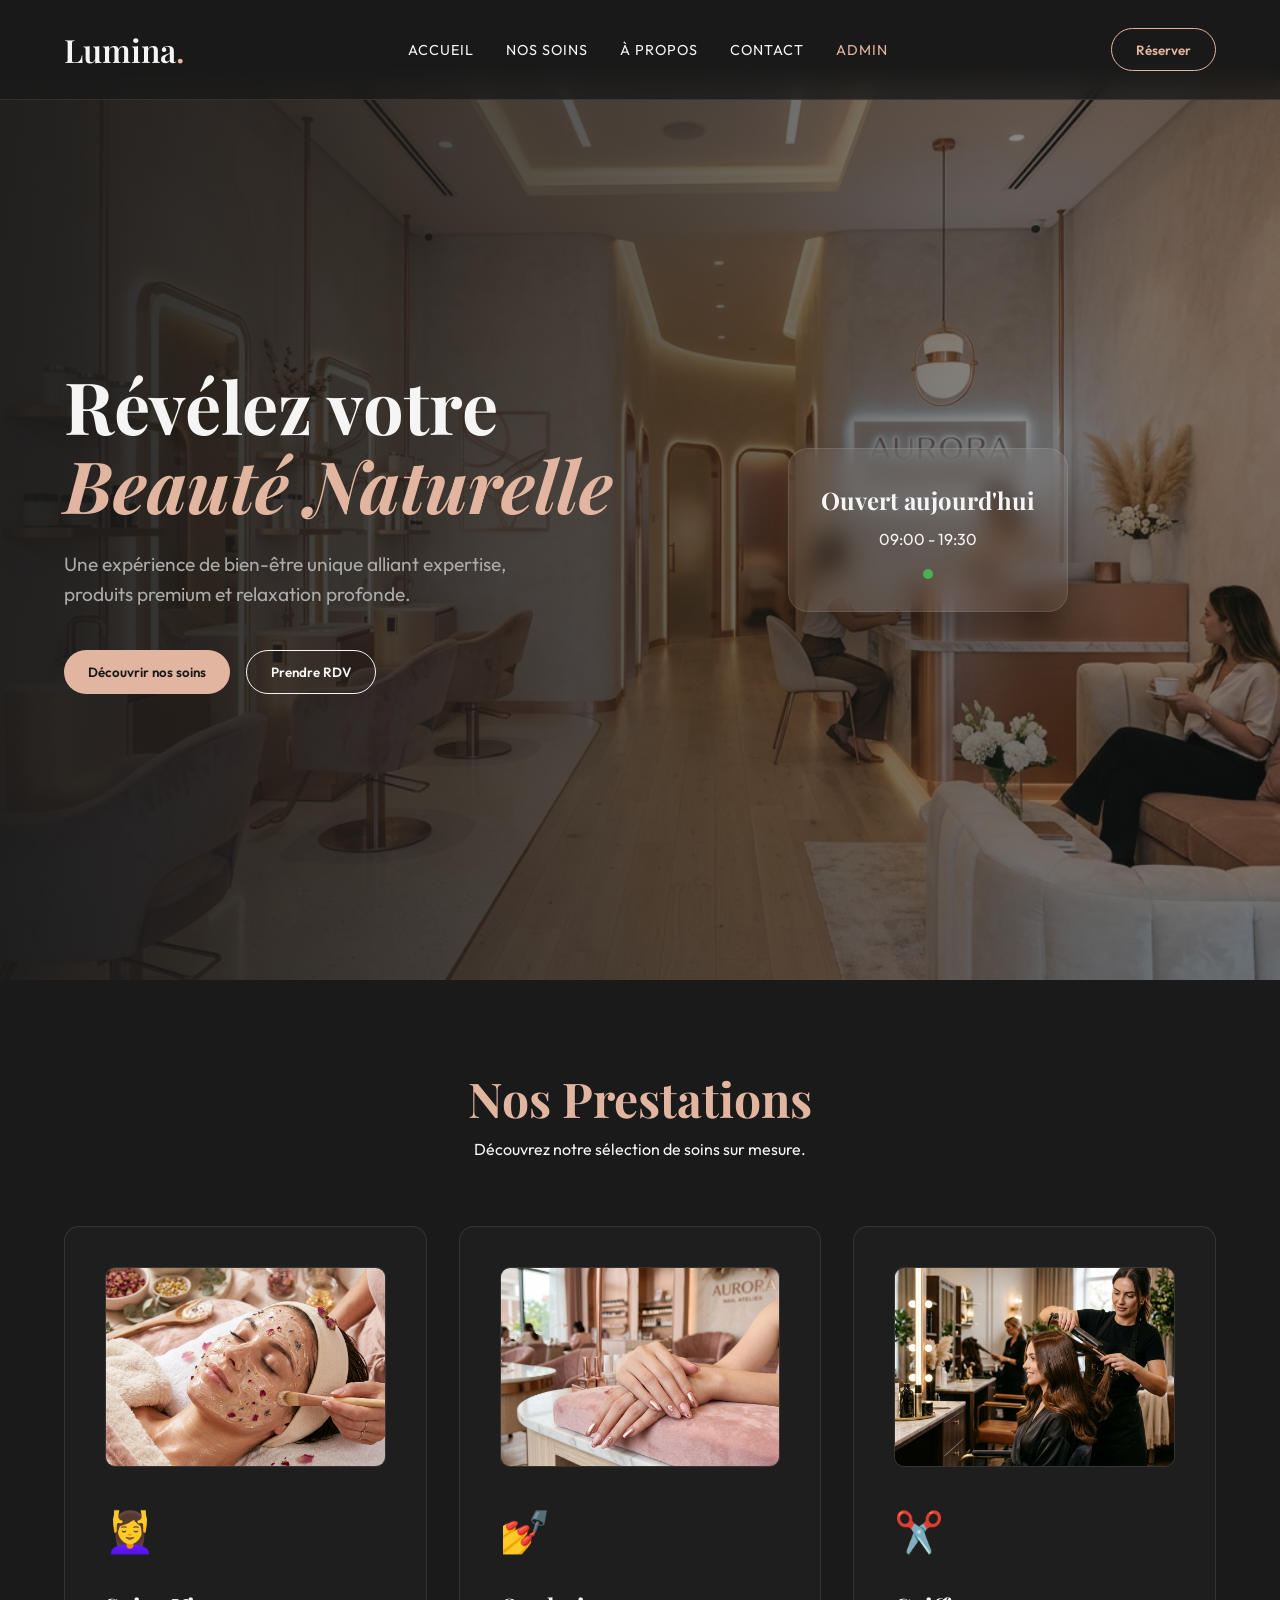
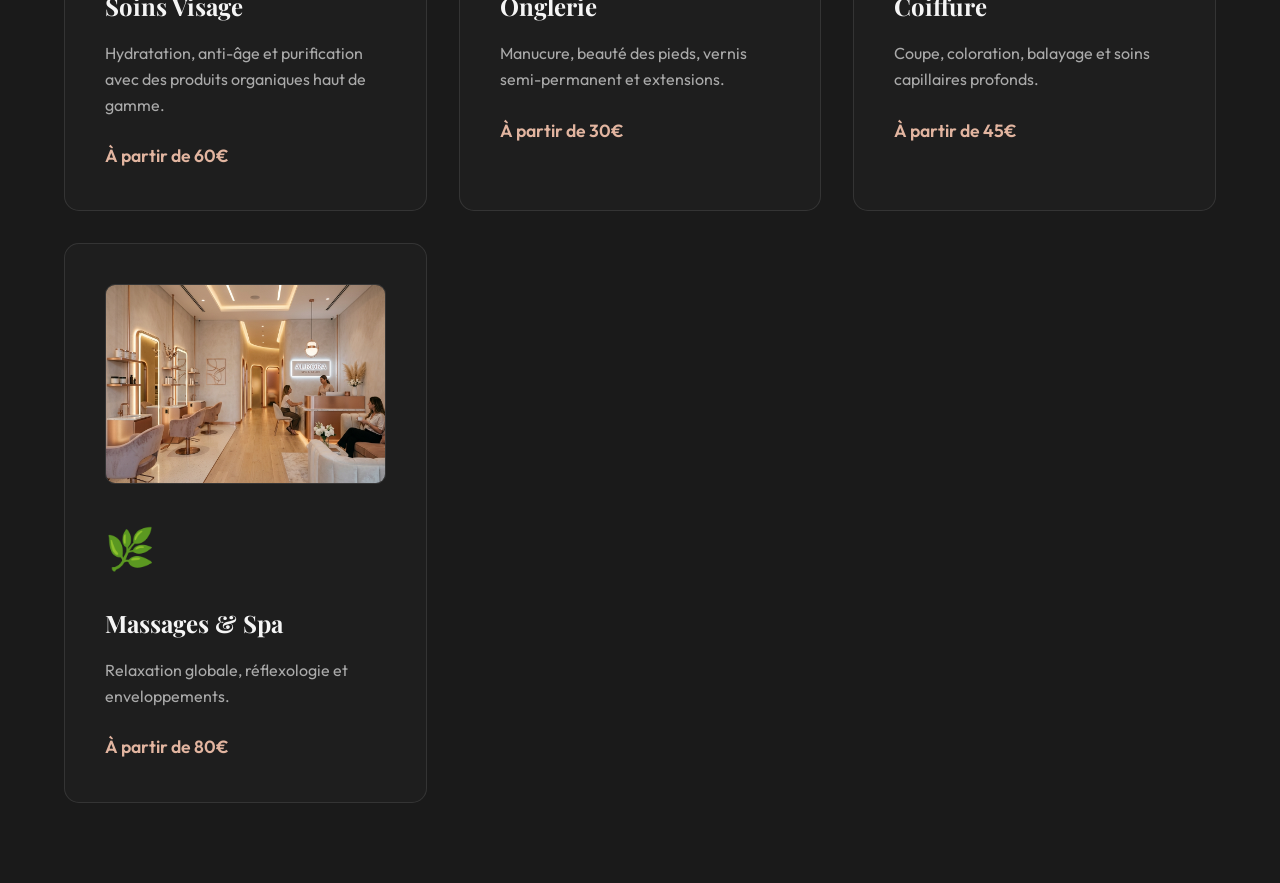
==== index.html @ 99b3ff00 "Initial commit - Salon de beauté Lumina" ====
<!DOCTYPE html>
<html lang="fr">
<head>
    <meta charset="UTF-8">
    <meta name="viewport" content="width=device-width, initial-scale=1.0">
    <title>Lumina Beauté | Salon & Spa</title>
    <meta name="description" content="Découvrez Lumina Beauté, votre salon de beauté et spa premium pour un moment de détente et des soins d'exception.">
    <link rel="stylesheet" href="styles.css">
    <link href="https://fonts.googleapis.com/css2?family=Playfair+Display:wght@400;600&family=Outfit:wght@300;400;600&display=swap" rel="stylesheet">
    <link rel="manifest" href="manifest.json">
</head>
<body>
    <nav class="navbar">
        <div class="logo">Lumina<span>.</span></div>
        <ul class="nav-links">
            <li><a href="#home">Accueil</a></li>
            <li><a href="#services">Nos Soins</a></li>
            <li><a href="#about">À Propos</a></li>
            <li><a href="#contact">Contact</a></li>
            <li><a href="admin.html" style="color: var(--primary-color);">Admin</a></li>
        </ul>
        <button class="btn-book">Réserver</button>
    </nav>

    <header id="home" class="hero">
        <div class="hero-content">
            <h1>Révélez votre<br><span>Beauté Naturelle</span></h1>
            <p>Une expérience de bien-être unique alliant expertise, produits premium et relaxation profonde.</p>
            <div class="hero-buttons">
                <button class="btn-primary">Découvrir nos soins</button>
                <button class="btn-secondary">Prendre RDV</button>
            </div>
        </div>
        <div class="hero-image">
            <div class="glass-card">
                <h3>Ouvert aujourd'hui</h3>
                <p>09:00 - 19:30</p>
                <div class="pulse-indicator"></div>
            </div>
        </div>
    </header>

    <section id="services" class="services">
        <div class="section-header">
            <h2>Nos Prestations</h2>
            <p>Découvrez notre sélection de soins sur mesure.</p>
        </div>
        <div class="services-grid">
            <div class="service-card">
                <img src="images/facial_care_1776469466915.png" alt="Soin Visage" class="service-img">
                <div class="service-icon">💆‍♀️</div>
                <h3>Soins Visage</h3>
                <p>Hydratation, anti-âge et purification avec des produits organiques haut de gamme.</p>
                <span class="price">À partir de 60€</span>
            </div>
            <div class="service-card">
                <img src="images/nail_care_1776469478588.png" alt="Onglerie" class="service-img">
                <div class="service-icon">💅</div>
                <h3>Onglerie</h3>
                <p>Manucure, beauté des pieds, vernis semi-permanent et extensions.</p>
                <span class="price">À partir de 30€</span>
            </div>
            <div class="service-card">
                <img src="images/hair_care_1776469495049.png" alt="Coiffure" class="service-img">
                <div class="service-icon">✂️</div>
                <h3>Coiffure</h3>
                <p>Coupe, coloration, balayage et soins capillaires profonds.</p>
                <span class="price">À partir de 45€</span>
            </div>
            <div class="service-card">
                <img src="images/salon_hero_bg_1776469448854.png" alt="Spa" class="service-img">
                <div class="service-icon">🌿</div>
                <h3>Massages & Spa</h3>
                <p>Relaxation globale, réflexologie et enveloppements.</p>
                <span class="price">À partir de 80€</span>
            </div>
        </div>
    </section>

    <!-- Modal Booking -->
    <div id="booking-modal" class="modal">
        <div class="modal-content glass">
            <span class="close">&times;</span>
            <h2>Réserver un créneau</h2>
            <form id="booking-form">
                <div class="form-group">
                    <label>Prestation souhaitée</label>
                    <select required>
                        <option value="">Sélectionnez un soin...</option>
                        <option value="visage">Soin Visage</option>
                        <option value="ongles">Onglerie</option>
                        <option value="coiffure">Coiffure</option>
                        <option value="massage">Massage & Spa</option>
                    </select>
                </div>
                <div class="form-group">
                    <label>Date</label>
                    <input type="date" id="booking-date" required>
                </div>
                <div class="form-group time-slots-container" style="display:none;">
                    <label>Heure disponible (10h - 18h)</label>
                    <div id="time-slots" class="time-slots">
                        <!-- Créneaux injectés en JS -->
                    </div>
                </div>
                <input type="hidden" id="selected-time" required>
                <div class="form-group" style="display: flex; gap: 1rem;">
                    <div style="flex: 1;">
                        <label>Prénom</label>
                        <input type="text" id="prenom" placeholder="Sophie" required>
                    </div>
                    <div style="flex: 1;">
                        <label>Nom</label>
                        <input type="text" id="nom" placeholder="Martin" required>
                    </div>
                </div>
                <div class="form-group">
                    <label>Numéro de téléphone</label>
                    <input type="tel" id="telephone" placeholder="06 12 34 56 78" pattern="[0-9\s\-\+\(\)]*" required>
                </div>
                <button type="submit" class="btn-primary full-width">Confirmer ma réservation</button>
            </form>
        </div>
    </div>

    <script src="script.js"></script>
</body>
</html>
---- styles.css ----
:root {
    --primary-color: #E2B5A0; /* Soft rose gold */
    --accent-color: #A38271;
    --dark-bg: #1A1A1A;
    --text-light: #F5F5F5;
    --glass-bg: rgba(255, 255, 255, 0.05);
    --glass-border: rgba(255, 255, 255, 0.1);
}

* {
    margin: 0;
    padding: 0;
    box-sizing: border-box;
}

body {
    font-family: 'Outfit', sans-serif;
    background-color: var(--dark-bg);
    color: var(--text-light);
    line-height: 1.6;
    overflow-x: hidden;
}

h1, h2, h3, .logo {
    font-family: 'Playfair Display', serif;
}

/* Navbar */
.navbar {
    display: flex;
    justify-content: space-between;
    align-items: center;
    padding: 1.5rem 5%;
    position: fixed;
    width: 100%;
    top: 0;
    z-index: 100;
    backdrop-filter: blur(10px);
    background: rgba(26, 26, 26, 0.8);
    border-bottom: 1px solid var(--glass-border);
}

.logo {
    font-size: 2rem;
    font-weight: 600;
    color: var(--text-light);
}

.logo span {
    color: var(--primary-color);
}

.nav-links {
    list-style: none;
    display: flex;
    gap: 2rem;
}

.nav-links a {
    color: var(--text-light);
    text-decoration: none;
    font-size: 0.9rem;
    text-transform: uppercase;
    letter-spacing: 1px;
    transition: color 0.3s ease;
}

.nav-links a:hover {
    color: var(--primary-color);
}

/* Buttons */
.btn-book, .btn-primary, .btn-secondary {
    padding: 0.8rem 1.5rem;
    border-radius: 30px;
    font-family: 'Outfit', sans-serif;
    font-weight: 600;
    cursor: pointer;
    transition: all 0.3s ease;
}

.btn-book {
    background: transparent;
    border: 1px solid var(--primary-color);
    color: var(--primary-color);
}

.btn-book:hover {
    background: var(--primary-color);
    color: var(--dark-bg);
}

.btn-primary {
    background: var(--primary-color);
    border: none;
    color: var(--dark-bg);
}

.btn-primary:hover {
    background: #f0c3ae;
    transform: translateY(-2px);
    box-shadow: 0 10px 20px rgba(226, 181, 160, 0.2);
}

.btn-secondary {
    background: transparent;
    border: 1px solid var(--text-light);
    color: var(--text-light);
}

.btn-secondary:hover {
    background: rgba(255, 255, 255, 0.1);
}

/* Hero Section */
.hero {
    min-height: 100vh;
    display: flex;
    align-items: center;
    padding: 0 5%;
    margin-top: 5rem;
    position: relative;
    background: url('images/salon_hero_bg_1776469448854.png') center/cover no-repeat;
}

.hero::before {
    content: '';
    position: absolute;
    top: 0; left: 0; right: 0; bottom: 0;
    background: linear-gradient(90deg, rgba(26,26,26,0.95) 0%, rgba(26,26,26,0.7) 50%, rgba(26,26,26,0.4) 100%);
    z-index: 0;
}

.hero-content, .hero-image {
    position: relative;
    z-index: 1;
}

.hero-content {
    flex: 1;
}

.hero-content h1 {
    font-size: 4.5rem;
    line-height: 1.1;
    margin-bottom: 1.5rem;
}

.hero-content h1 span {
    color: var(--primary-color);
    font-style: italic;
}

.hero-content p {
    font-size: 1.2rem;
    color: #AAAAAA;
    margin-bottom: 2.5rem;
    max-width: 500px;
}

.hero-buttons {
    display: flex;
    gap: 1rem;
}

/* Hero Glass Card (pseudo image area) */
.hero-image {
    flex: 1;
    display: flex;
    justify-content: center;
    align-items: center;
    position: relative;
}

.glass-card {
    background: var(--glass-bg);
    border: 1px solid var(--glass-border);
    backdrop-filter: blur(12px);
    padding: 2rem;
    border-radius: 20px;
    text-align: center;
    box-shadow: 0 20px 40px rgba(0,0,0,0.3);
    animation: float 6s ease-in-out infinite;
}

.glass-card h3 {
    margin-bottom: 0.5rem;
    font-size: 1.5rem;
}

.pulse-indicator {
    width: 10px;
    height: 10px;
    background-color: #4CAF50;
    border-radius: 50%;
    margin: 1rem auto 0;
    box-shadow: 0 0 0 rgba(76, 175, 80, 0.4);
    animation: pulse 2s infinite;
}

@keyframes float {
    0% { transform: translateY(0px); }
    50% { transform: translateY(-20px); }
    100% { transform: translateY(0px); }
}

@keyframes pulse {
    0% { box-shadow: 0 0 0 0 rgba(76, 175, 80, 0.4); }
    70% { box-shadow: 0 0 0 10px rgba(76, 175, 80, 0); }
    100% { box-shadow: 0 0 0 0 rgba(76, 175, 80, 0); }
}

/* Services */
.services {
    padding: 5rem 5%;
}

.section-header {
    text-align: center;
    margin-bottom: 4rem;
}

.section-header h2 {
    font-size: 3rem;
    color: var(--primary-color);
}

.services-grid {
    display: grid;
    grid-template-columns: repeat(auto-fit, minmax(280px, 1fr));
    gap: 2rem;
}

.service-card {
    background: rgba(255, 255, 255, 0.02);
    border: 1px solid var(--glass-border);
    padding: 2.5rem;
    border-radius: 15px;
    transition: transform 0.4s ease, background 0.4s ease;
    cursor: pointer;
}

.service-card:hover {
    transform: translateY(-10px);
    background: rgba(255, 255, 255, 0.05);
    border-color: var(--primary-color);
}

.service-icon {
    font-size: 2.5rem;
    margin-bottom: 1.5rem;
}

.service-card h3 {
    font-size: 1.5rem;
    margin-bottom: 1rem;
}

.service-card p {
    color: #AAAAAA;
    margin-bottom: 1.5rem;
}

.price {
    font-weight: 600;
    color: var(--primary-color);
    font-size: 1.1rem;
}

/* Modal */
.modal {
    display: none;
    position: fixed;
    top: 0;
    left: 0;
    width: 100%;
    height: 100%;
    background: rgba(0, 0, 0, 0.8);
    z-index: 1000;
    justify-content: center;
    align-items: center;
}

.modal-content {
    background: #2A2A2A;
    padding: 3rem;
    border-radius: 20px;
    width: 90%;
    max-width: 500px;
    position: relative;
    border: 1px solid var(--glass-border);
}

.close {
    position: absolute;
    top: 1.5rem;
    right: 1.5rem;
    font-size: 1.5rem;
    cursor: pointer;
    color: #AAAAAA;
    transition: color 0.3s;
}

.close:hover {
    color: var(--primary-color);
}

.form-group {
    margin-bottom: 1.5rem;
}

.form-group label {
    display: block;
    margin-bottom: 0.5rem;
    color: #AAAAAA;
}

.form-group input, .form-group select {
    width: 100%;
    padding: 0.8rem;
    background: rgba(255,255,255,0.05);
    border: 1px solid var(--glass-border);
    border-radius: 8px;
    color: white;
    font-family: inherit;
}

.form-group input:focus, .form-group select:focus {
    outline: none;
    border-color: var(--primary-color);
}

.full-width {
    width: 100%;
    margin-top: 1rem;
}

/* Responsive */
@media (max-width: 768px) {
    .hero {
        flex-direction: column;
        text-align: center;
        padding-top: 5rem;
    }
    
    .hero-content h1 {
        font-size: 3rem;
    }

    .hero-buttons {
        justify-content: center;
    }
    
    .nav-links {
        display: none;
    }
}

.service-img { width: 100%; height: 200px; object-fit: cover; border-radius: 10px; margin-bottom: 1.5rem; border: 1px solid var(--glass-border); }

.time-slots { display: grid; grid-template-columns: repeat(4, 1fr); gap: 0.5rem; margin-top: 0.5rem; }
.time-slot { padding: 0.5rem; text-align: center; background: rgba(255,255,255,0.05); border: 1px solid var(--glass-border); border-radius: 5px; cursor: pointer; font-size: 0.9rem; transition: all 0.2s; }
.time-slot:hover:not(.booked) { background: rgba(255,255,255,0.1); }
.time-slot.selected { background: var(--primary-color); color: var(--dark-bg); border-color: var(--primary-color); }
.time-slot.booked { opacity: 0.4; cursor: not-allowed; background: transparent; text-decoration: line-through; }
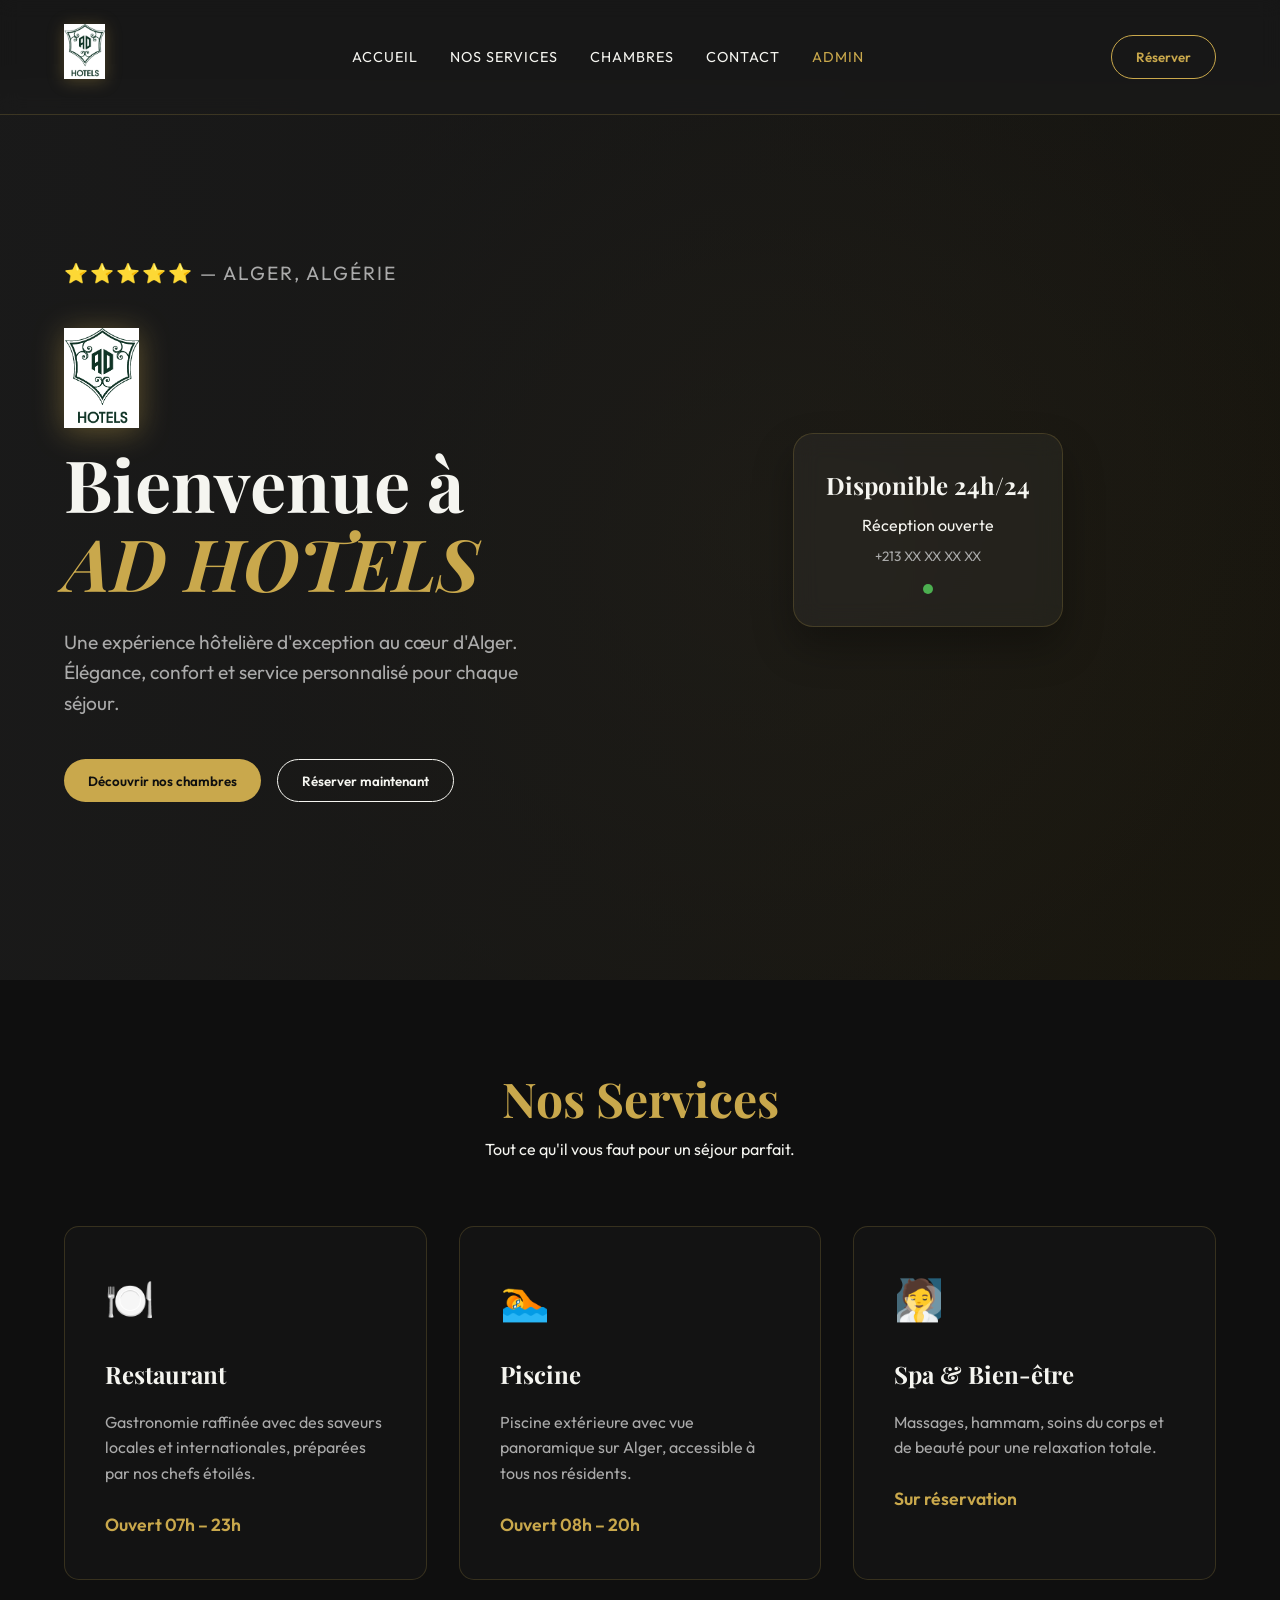
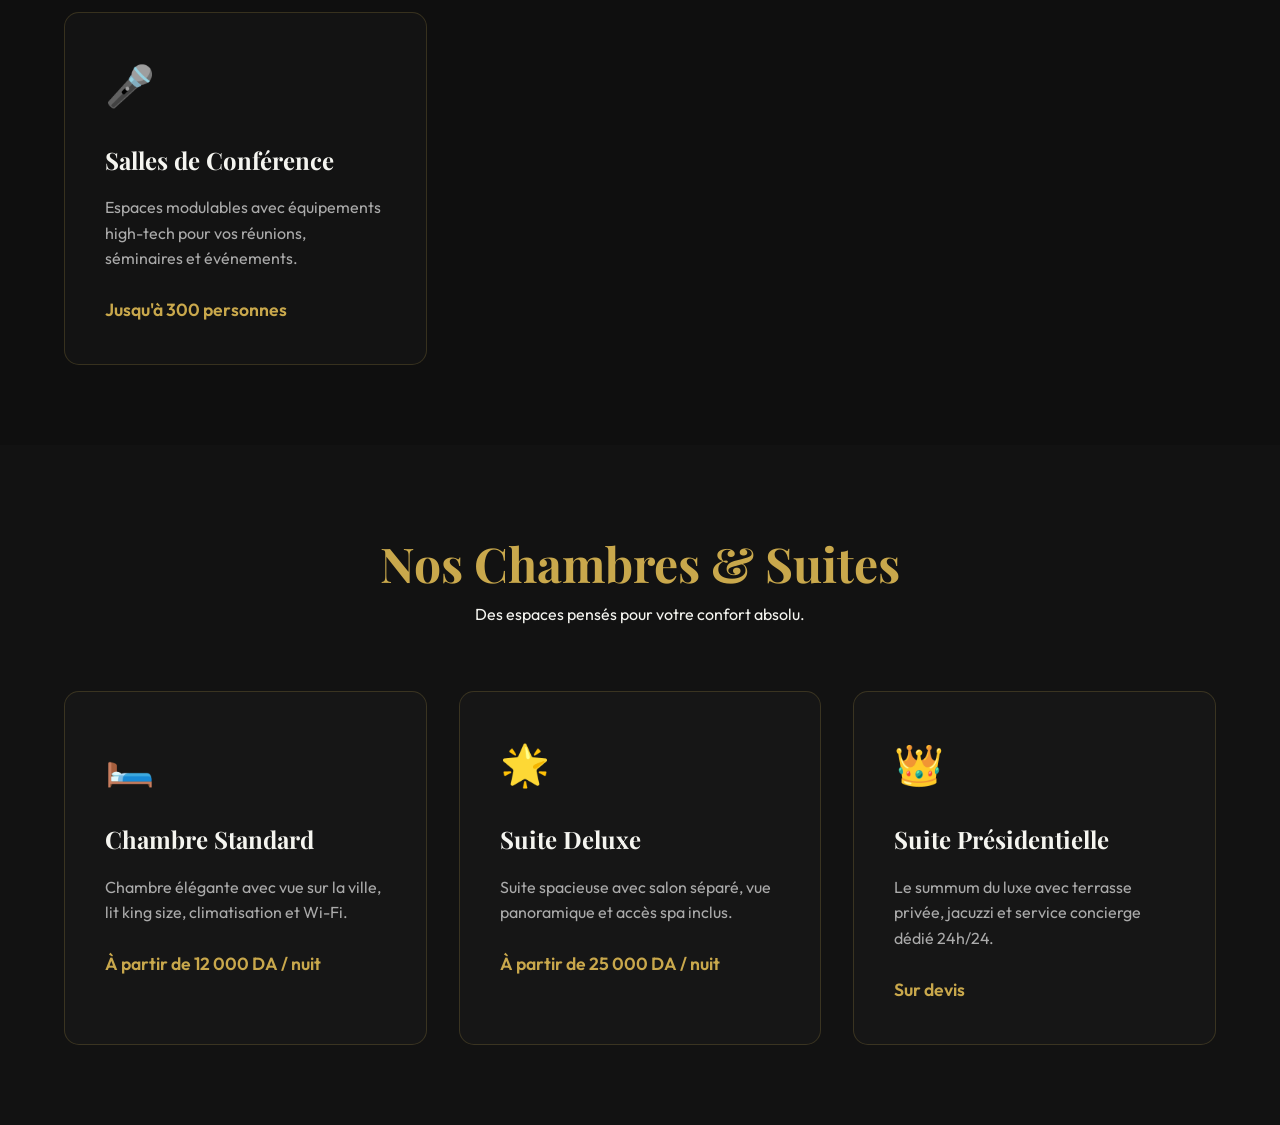
==== commit d2d548d6: "Add AD HOTELS logo to navbar and hero section" ====
--- a/index.html
+++ b/index.html
@@ -3,19 +3,19 @@
 <head>
     <meta charset="UTF-8">
     <meta name="viewport" content="width=device-width, initial-scale=1.0">
-    <title>Lumina Beauté | Salon & Spa</title>
-    <meta name="description" content="Découvrez Lumina Beauté, votre salon de beauté et spa premium pour un moment de détente et des soins d'exception.">
+    <title>ADHOTEL | Hôtel de Luxe - Alger</title>
+    <meta name="description" content="ADHOTEL Alger — Votre hôtel 5 étoiles au cœur d'Alger. Restaurant gastronomique, piscine, spa et salles de conférence.">
     <link rel="stylesheet" href="styles.css">
     <link href="https://fonts.googleapis.com/css2?family=Playfair+Display:wght@400;600&family=Outfit:wght@300;400;600&display=swap" rel="stylesheet">
     <link rel="manifest" href="manifest.json">
 </head>
 <body>
     <nav class="navbar">
-        <div class="logo">Lumina<span>.</span></div>
+        <div class="logo"><img src="images/logo.png" alt="AD HOTELS" class="logo-img"></div>
         <ul class="nav-links">
             <li><a href="#home">Accueil</a></li>
-            <li><a href="#services">Nos Soins</a></li>
-            <li><a href="#about">À Propos</a></li>
+            <li><a href="#services">Nos Services</a></li>
+            <li><a href="#chambres">Chambres</a></li>
             <li><a href="#contact">Contact</a></li>
             <li><a href="admin.html" style="color: var(--primary-color);">Admin</a></li>
         </ul>
@@ -24,17 +24,20 @@
 
     <header id="home" class="hero">
         <div class="hero-content">
-            <h1>Révélez votre<br><span>Beauté Naturelle</span></h1>
-            <p>Une expérience de bien-être unique alliant expertise, produits premium et relaxation profonde.</p>
+            <p class="hero-tag">⭐⭐⭐⭐⭐ — Alger, Algérie</p>
+            <img src="images/logo.png" alt="AD HOTELS" class="hero-logo">
+            <h1>Bienvenue à<br><span>AD HOTELS</span></h1>
+            <p>Une expérience hôtelière d'exception au cœur d'Alger. Élégance, confort et service personnalisé pour chaque séjour.</p>
             <div class="hero-buttons">
-                <button class="btn-primary">Découvrir nos soins</button>
-                <button class="btn-secondary">Prendre RDV</button>
+                <button class="btn-primary">Découvrir nos chambres</button>
+                <button class="btn-secondary">Réserver maintenant</button>
             </div>
         </div>
         <div class="hero-image">
             <div class="glass-card">
-                <h3>Ouvert aujourd'hui</h3>
-                <p>09:00 - 19:30</p>
+                <h3>Disponible 24h/24</h3>
+                <p>Réception ouverte</p>
+                <p style="font-size:0.85rem; color:#aaa; margin-top:0.5rem;">+213 XX XX XX XX</p>
                 <div class="pulse-indicator"></div>
             </div>
         </div>
@@ -42,37 +45,60 @@
 
     <section id="services" class="services">
         <div class="section-header">
-            <h2>Nos Prestations</h2>
-            <p>Découvrez notre sélection de soins sur mesure.</p>
+            <h2>Nos Services</h2>
+            <p>Tout ce qu'il vous faut pour un séjour parfait.</p>
         </div>
         <div class="services-grid">
             <div class="service-card">
-                <img src="images/facial_care_1776469466915.png" alt="Soin Visage" class="service-img">
-                <div class="service-icon">💆‍♀️</div>
-                <h3>Soins Visage</h3>
-                <p>Hydratation, anti-âge et purification avec des produits organiques haut de gamme.</p>
-                <span class="price">À partir de 60€</span>
+                <div class="service-icon">🍽️</div>
+                <h3>Restaurant</h3>
+                <p>Gastronomie raffinée avec des saveurs locales et internationales, préparées par nos chefs étoilés.</p>
+                <span class="price">Ouvert 07h – 23h</span>
             </div>
             <div class="service-card">
-                <img src="images/nail_care_1776469478588.png" alt="Onglerie" class="service-img">
-                <div class="service-icon">💅</div>
-                <h3>Onglerie</h3>
-                <p>Manucure, beauté des pieds, vernis semi-permanent et extensions.</p>
-                <span class="price">À partir de 30€</span>
+                <div class="service-icon">🏊</div>
+                <h3>Piscine</h3>
+                <p>Piscine extérieure avec vue panoramique sur Alger, accessible à tous nos résidents.</p>
+                <span class="price">Ouvert 08h – 20h</span>
             </div>
             <div class="service-card">
-                <img src="images/hair_care_1776469495049.png" alt="Coiffure" class="service-img">
-                <div class="service-icon">✂️</div>
-                <h3>Coiffure</h3>
-                <p>Coupe, coloration, balayage et soins capillaires profonds.</p>
-                <span class="price">À partir de 45€</span>
+                <div class="service-icon">🧖</div>
+                <h3>Spa & Bien-être</h3>
+                <p>Massages, hammam, soins du corps et de beauté pour une relaxation totale.</p>
+                <span class="price">Sur réservation</span>
             </div>
             <div class="service-card">
-                <img src="images/salon_hero_bg_1776469448854.png" alt="Spa" class="service-img">
-                <div class="service-icon">🌿</div>
-                <h3>Massages & Spa</h3>
-                <p>Relaxation globale, réflexologie et enveloppements.</p>
-                <span class="price">À partir de 80€</span>
+                <div class="service-icon">🎤</div>
+                <h3>Salles de Conférence</h3>
+                <p>Espaces modulables avec équipements high-tech pour vos réunions, séminaires et événements.</p>
+                <span class="price">Jusqu'à 300 personnes</span>
+            </div>
+        </div>
+    </section>
+
+    <section id="chambres" class="services" style="background: rgba(255,255,255,0.01);">
+        <div class="section-header">
+            <h2>Nos Chambres & Suites</h2>
+            <p>Des espaces pensés pour votre confort absolu.</p>
+        </div>
+        <div class="services-grid">
+            <div class="service-card">
+                <div class="service-icon">🛏️</div>
+                <h3>Chambre Standard</h3>
+                <p>Chambre élégante avec vue sur la ville, lit king size, climatisation et Wi-Fi.</p>
+                <span class="price">À partir de 12 000 DA / nuit</span>
+            </div>
+            <div class="service-card">
+                <div class="service-icon">🌟</div>
+                <h3>Suite Deluxe</h3>
+                <p>Suite spacieuse avec salon séparé, vue panoramique et accès spa inclus.</p>
+                <span class="price">À partir de 25 000 DA / nuit</span>
+            </div>
+            <div class="service-card">
+                <div class="service-icon">👑</div>
+                <h3>Suite Présidentielle</h3>
+                <p>Le summum du luxe avec terrasse privée, jacuzzi et service concierge dédié 24h/24.</p>
+                <span class="price">Sur devis</span>
             </div>
         </div>
     </section>
@@ -81,16 +107,18 @@
     <div id="booking-modal" class="modal">
         <div class="modal-content glass">
             <span class="close">&times;</span>
-            <h2>Réserver un créneau</h2>
+            <h2>Réserver à ADHOTEL</h2>
             <form id="booking-form">
                 <div class="form-group">
-                    <label>Prestation souhaitée</label>
-                    <select required>
-                        <option value="">Sélectionnez un soin...</option>
-                        <option value="visage">Soin Visage</option>
-                        <option value="ongles">Onglerie</option>
-                        <option value="coiffure">Coiffure</option>
-                        <option value="massage">Massage & Spa</option>
+                    <label>Type de séjour / Service</label>
+                    <select id="prestation" required>
+                        <option value="">Sélectionnez...</option>
+                        <option value="standard">Chambre Standard</option>
+                        <option value="deluxe">Suite Deluxe</option>
+                        <option value="presidentielle">Suite Présidentielle</option>
+                        <option value="restaurant">Restaurant</option>
+                        <option value="spa">Spa & Bien-être</option>
+                        <option value="conference">Salle de Conférence</option>
                     </select>
                 </div>
                 <div class="form-group">
@@ -98,27 +126,26 @@
                     <input type="date" id="booking-date" required>
                 </div>
                 <div class="form-group time-slots-container" style="display:none;">
-                    <label>Heure disponible (10h - 18h)</label>
+                    <label>Heure d'arrivée / Créneau (10h – 18h)</label>
                     <div id="time-slots" class="time-slots">
-                        <!-- Créneaux injectés en JS -->
                     </div>
                 </div>
                 <input type="hidden" id="selected-time" required>
                 <div class="form-group" style="display: flex; gap: 1rem;">
                     <div style="flex: 1;">
                         <label>Prénom</label>
-                        <input type="text" id="prenom" placeholder="Sophie" required>
+                        <input type="text" id="prenom" placeholder="Mohamed" required>
                     </div>
                     <div style="flex: 1;">
                         <label>Nom</label>
-                        <input type="text" id="nom" placeholder="Martin" required>
+                        <input type="text" id="nom" placeholder="Benali" required>
                     </div>
                 </div>
                 <div class="form-group">
                     <label>Numéro de téléphone</label>
-                    <input type="tel" id="telephone" placeholder="06 12 34 56 78" pattern="[0-9\s\-\+\(\)]*" required>
+                    <input type="tel" id="telephone" placeholder="0555 123 456" pattern="[0-9\s\-\+\(\)]*" required>
                 </div>
-                <button type="submit" class="btn-primary full-width">Confirmer ma réservation</button>
+                <button type="submit" class="btn-primary full-width">Confirmer la réservation</button>
             </form>
         </div>
     </div>
--- a/styles.css
+++ b/styles.css
@@ -1,10 +1,10 @@
 :root {
-    --primary-color: #E2B5A0; /* Soft rose gold */
-    --accent-color: #A38271;
-    --dark-bg: #1A1A1A;
-    --text-light: #F5F5F5;
-    --glass-bg: rgba(255, 255, 255, 0.05);
-    --glass-border: rgba(255, 255, 255, 0.1);
+    --primary-color: #C9A84C; /* Deep gold */
+    --accent-color: #A07830;
+    --dark-bg: #0F0F0F;
+    --text-light: #F5F5F0;
+    --glass-bg: rgba(255, 255, 255, 0.04);
+    --glass-border: rgba(201, 168, 76, 0.2);
 }
 
 * {
@@ -41,13 +41,16 @@
 }
 
 .logo {
-    font-size: 2rem;
+    font-size: 1.8rem;
     font-weight: 600;
+    color: var(--primary-color);
+    letter-spacing: 2px;
+    text-transform: uppercase;
+}
+
+.logo span {
     color: var(--text-light);
-}
-
-.logo span {
-    color: var(--primary-color);
+    font-weight: 300;
 }
 
 .nav-links {
@@ -120,7 +123,7 @@
     padding: 0 5%;
     margin-top: 5rem;
     position: relative;
-    background: url('images/salon_hero_bg_1776469448854.png') center/cover no-repeat;
+    background: radial-gradient(circle at 60% 50%, rgba(201, 168, 76, 0.08) 0%, transparent 60%), linear-gradient(135deg, #0F0F0F 0%, #1a1505 100%);
 }
 
 .hero::before {
@@ -363,3 +366,8 @@
 .time-slot:hover:not(.booked) { background: rgba(255,255,255,0.1); }
 .time-slot.selected { background: var(--primary-color); color: var(--dark-bg); border-color: var(--primary-color); }
 .time-slot.booked { opacity: 0.4; cursor: not-allowed; background: transparent; text-decoration: line-through; }
+
+/* Logo Styles */
+.logo-img { height: 55px; width: auto; filter: drop-shadow(0 2px 8px rgba(201,168,76,0.3)); }
+.hero-logo { height: 100px; width: auto; margin-bottom: 1rem; filter: drop-shadow(0 4px 15px rgba(201,168,76,0.4)); display: block; }
+.hero-tag { color: var(--primary-color); letter-spacing: 2px; font-size: 0.85rem; margin-bottom: 1rem; text-transform: uppercase; }
